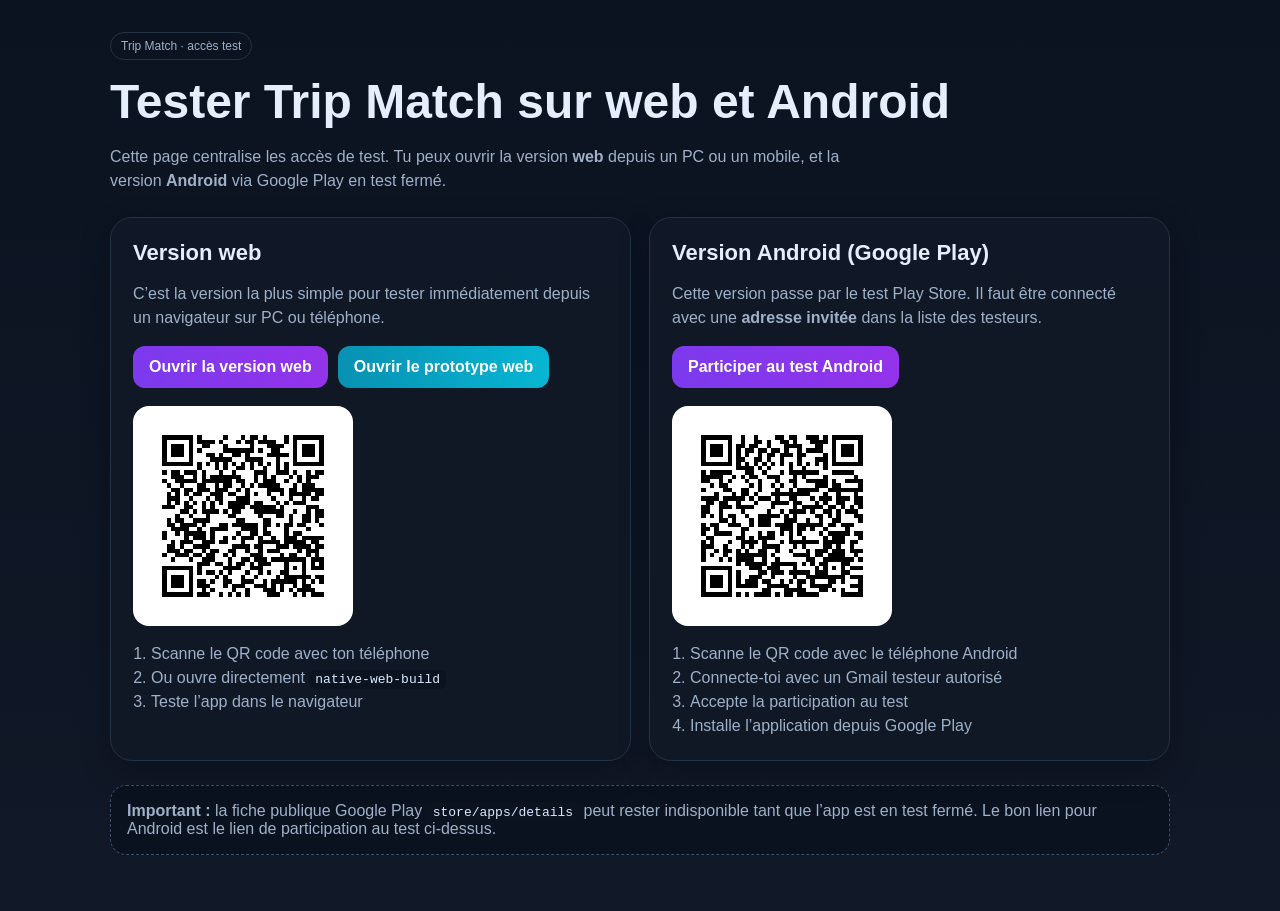
==== test-access.html @ c96afb96 "Add web/android test access page" ====
<!doctype html>
<html lang="fr">
<head>
  <meta charset="utf-8">
  <meta name="viewport" content="width=device-width, initial-scale=1">
  <title>Trip Match - Accès test</title>
  <style>
    :root{color-scheme:dark;--bg:#0f172a;--card:#111827;--line:#243244;--text:#e5eefc;--muted:#9fb0c9;--accent:#7c3aed;--accent2:#06b6d4}
    *{box-sizing:border-box} body{margin:0;font-family:Inter,Arial,sans-serif;background:linear-gradient(180deg,#0b1220,#111827);color:var(--text)}
    .wrap{max-width:1100px;margin:0 auto;padding:32px 20px 56px}.hero{margin-bottom:24px}.tag{display:inline-block;padding:6px 10px;border:1px solid var(--line);border-radius:999px;color:var(--muted);font-size:12px}
    h1{font-size:clamp(28px,5vw,48px);margin:14px 0 10px}.lead{color:var(--muted);max-width:760px;line-height:1.5}.grid{display:grid;grid-template-columns:repeat(auto-fit,minmax(300px,1fr));gap:18px;margin-top:24px}
    .card{background:rgba(17,24,39,.92);border:1px solid var(--line);border-radius:22px;padding:22px;box-shadow:0 10px 30px rgba(0,0,0,.25)}
    .card h2{margin:0 0 8px;font-size:22px}.card p,.card li{color:var(--muted);line-height:1.5}.btns{display:flex;flex-wrap:wrap;gap:10px;margin:16px 0 18px}
    .btn{display:inline-block;padding:12px 16px;border-radius:12px;text-decoration:none;color:white;font-weight:700}.primary{background:linear-gradient(90deg,var(--accent),#9333ea)}.secondary{background:linear-gradient(90deg,#0891b2,var(--accent2))}
    .qr{background:white;border-radius:16px;padding:12px;width:220px;max-width:100%}.steps{margin:12px 0 0;padding-left:18px}.notice{margin-top:24px;padding:16px;border:1px dashed #36506b;border-radius:16px;color:var(--muted);background:rgba(8,15,28,.6)}
    code{background:#0b1220;padding:2px 6px;border-radius:6px;color:#dbeafe}
  </style>
</head>
<body>
  <div class="wrap">
    <div class="hero">
      <span class="tag">Trip Match · accès test</span>
      <h1>Tester Trip Match sur web et Android</h1>
      <p class="lead">Cette page centralise les accès de test. Tu peux ouvrir la version <strong>web</strong> depuis un PC ou un mobile, et la version <strong>Android</strong> via Google Play en test fermé.</p>
    </div>

    <div class="grid">
      <section class="card">
        <h2>Version web</h2>
        <p>C’est la version la plus simple pour tester immédiatement depuis un navigateur sur PC ou téléphone.</p>
        <div class="btns">
          <a class="btn primary" href="./native-web-build/">Ouvrir la version web</a>
          <a class="btn secondary" href="./">Ouvrir le prototype web</a>
        </div>
        <img class="qr" src="./qr-tripmatch-web.svg" alt="QR code version web Trip Match">
        <ol class="steps">
          <li>Scanne le QR code avec ton téléphone</li>
          <li>Ou ouvre directement <code>native-web-build</code></li>
          <li>Teste l’app dans le navigateur</li>
        </ol>
      </section>

      <section class="card">
        <h2>Version Android (Google Play)</h2>
        <p>Cette version passe par le test Play Store. Il faut être connecté avec une <strong>adresse invitée</strong> dans la liste des testeurs.</p>
        <div class="btns">
          <a class="btn primary" href="https://play.google.com/apps/testing/com.flaviogoud.tripmatchmobile">Participer au test Android</a>
        </div>
        <img class="qr" src="./qr-tripmatch-android.svg" alt="QR code test Android Trip Match">
        <ol class="steps">
          <li>Scanne le QR code avec le téléphone Android</li>
          <li>Connecte-toi avec un Gmail testeur autorisé</li>
          <li>Accepte la participation au test</li>
          <li>Installe l’application depuis Google Play</li>
        </ol>
      </section>
    </div>

    <div class="notice">
      <strong>Important :</strong> la fiche publique Google Play <code>store/apps/details</code> peut rester indisponible tant que l’app est en test fermé. Le bon lien pour Android est le lien de participation au test ci-dessus.
    </div>
  </div>
</body>
</html>
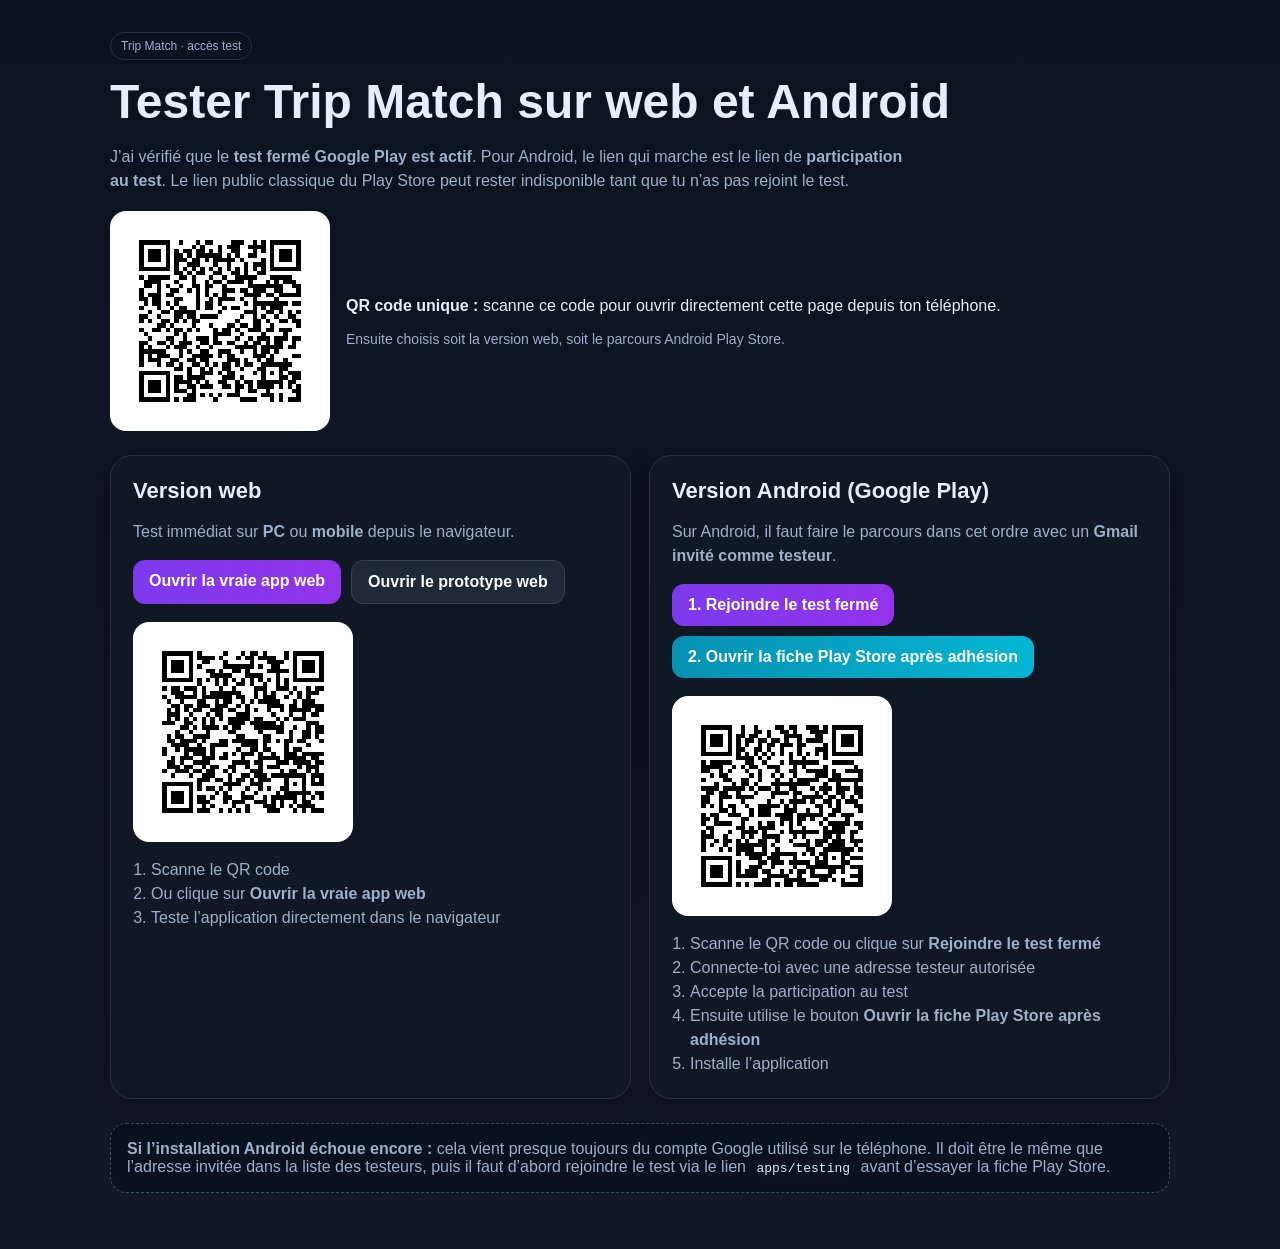
==== commit 54df5af3: "Add unified QR code and clarify Android test flow" ====
--- a/test-access.html
+++ b/test-access.html
@@ -8,12 +8,12 @@
     :root{color-scheme:dark;--bg:#0f172a;--card:#111827;--line:#243244;--text:#e5eefc;--muted:#9fb0c9;--accent:#7c3aed;--accent2:#06b6d4}
     *{box-sizing:border-box} body{margin:0;font-family:Inter,Arial,sans-serif;background:linear-gradient(180deg,#0b1220,#111827);color:var(--text)}
     .wrap{max-width:1100px;margin:0 auto;padding:32px 20px 56px}.hero{margin-bottom:24px}.tag{display:inline-block;padding:6px 10px;border:1px solid var(--line);border-radius:999px;color:var(--muted);font-size:12px}
-    h1{font-size:clamp(28px,5vw,48px);margin:14px 0 10px}.lead{color:var(--muted);max-width:760px;line-height:1.5}.grid{display:grid;grid-template-columns:repeat(auto-fit,minmax(300px,1fr));gap:18px;margin-top:24px}
+    h1{font-size:clamp(28px,5vw,48px);margin:14px 0 10px}.lead{color:var(--muted);max-width:800px;line-height:1.5}.grid{display:grid;grid-template-columns:repeat(auto-fit,minmax(300px,1fr));gap:18px;margin-top:24px}
     .card{background:rgba(17,24,39,.92);border:1px solid var(--line);border-radius:22px;padding:22px;box-shadow:0 10px 30px rgba(0,0,0,.25)}
-    .card h2{margin:0 0 8px;font-size:22px}.card p,.card li{color:var(--muted);line-height:1.5}.btns{display:flex;flex-wrap:wrap;gap:10px;margin:16px 0 18px}
-    .btn{display:inline-block;padding:12px 16px;border-radius:12px;text-decoration:none;color:white;font-weight:700}.primary{background:linear-gradient(90deg,var(--accent),#9333ea)}.secondary{background:linear-gradient(90deg,#0891b2,var(--accent2))}
+    .card h2{margin:0 0 8px;font-size:22px}.card p,.card li{color:var(--muted);line-height:1.5}.btns{display:flex;flex-wrap:wrap;gap:10px;margin:16px 0 18px}.btns.col{flex-direction:column;align-items:flex-start}
+    .btn{display:inline-block;padding:12px 16px;border-radius:12px;text-decoration:none;color:white;font-weight:700}.primary{background:linear-gradient(90deg,var(--accent),#9333ea)}.secondary{background:linear-gradient(90deg,#0891b2,var(--accent2))}.ghost{background:#1f2937;border:1px solid #344255}
     .qr{background:white;border-radius:16px;padding:12px;width:220px;max-width:100%}.steps{margin:12px 0 0;padding-left:18px}.notice{margin-top:24px;padding:16px;border:1px dashed #36506b;border-radius:16px;color:var(--muted);background:rgba(8,15,28,.6)}
-    code{background:#0b1220;padding:2px 6px;border-radius:6px;color:#dbeafe}
+    code{background:#0b1220;padding:2px 6px;border-radius:6px;color:#dbeafe}.topqr{display:flex;gap:16px;align-items:center;flex-wrap:wrap;margin-top:18px}.small{font-size:14px;color:var(--muted)}
   </style>
 </head>
 <body>
@@ -21,43 +21,52 @@
     <div class="hero">
       <span class="tag">Trip Match · accès test</span>
       <h1>Tester Trip Match sur web et Android</h1>
-      <p class="lead">Cette page centralise les accès de test. Tu peux ouvrir la version <strong>web</strong> depuis un PC ou un mobile, et la version <strong>Android</strong> via Google Play en test fermé.</p>
+      <p class="lead">J’ai vérifié que le <strong>test fermé Google Play est actif</strong>. Pour Android, le lien qui marche est le lien de <strong>participation au test</strong>. Le lien public classique du Play Store peut rester indisponible tant que tu n’as pas rejoint le test.</p>
+      <div class="topqr">
+        <img class="qr" src="./qr-tripmatch-access.svg" alt="QR code page d'accès Trip Match">
+        <div>
+          <p><strong>QR code unique :</strong> scanne ce code pour ouvrir directement cette page depuis ton téléphone.</p>
+          <p class="small">Ensuite choisis soit la version web, soit le parcours Android Play Store.</p>
+        </div>
+      </div>
     </div>
 
     <div class="grid">
       <section class="card">
         <h2>Version web</h2>
-        <p>C’est la version la plus simple pour tester immédiatement depuis un navigateur sur PC ou téléphone.</p>
+        <p>Test immédiat sur <strong>PC</strong> ou <strong>mobile</strong> depuis le navigateur.</p>
         <div class="btns">
-          <a class="btn primary" href="./native-web-build/">Ouvrir la version web</a>
-          <a class="btn secondary" href="./">Ouvrir le prototype web</a>
+          <a class="btn primary" href="./native-web-build/">Ouvrir la vraie app web</a>
+          <a class="btn ghost" href="./">Ouvrir le prototype web</a>
         </div>
         <img class="qr" src="./qr-tripmatch-web.svg" alt="QR code version web Trip Match">
         <ol class="steps">
-          <li>Scanne le QR code avec ton téléphone</li>
-          <li>Ou ouvre directement <code>native-web-build</code></li>
-          <li>Teste l’app dans le navigateur</li>
+          <li>Scanne le QR code</li>
+          <li>Ou clique sur <strong>Ouvrir la vraie app web</strong></li>
+          <li>Teste l’application directement dans le navigateur</li>
         </ol>
       </section>
 
       <section class="card">
         <h2>Version Android (Google Play)</h2>
-        <p>Cette version passe par le test Play Store. Il faut être connecté avec une <strong>adresse invitée</strong> dans la liste des testeurs.</p>
-        <div class="btns">
-          <a class="btn primary" href="https://play.google.com/apps/testing/com.flaviogoud.tripmatchmobile">Participer au test Android</a>
+        <p>Sur Android, il faut faire le parcours dans cet ordre avec un <strong>Gmail invité comme testeur</strong>.</p>
+        <div class="btns col">
+          <a class="btn primary" href="https://play.google.com/apps/testing/com.flaviogoud.tripmatchmobile">1. Rejoindre le test fermé</a>
+          <a class="btn secondary" href="https://play.google.com/store/apps/details?id=com.flaviogoud.tripmatchmobile">2. Ouvrir la fiche Play Store après adhésion</a>
         </div>
         <img class="qr" src="./qr-tripmatch-android.svg" alt="QR code test Android Trip Match">
         <ol class="steps">
-          <li>Scanne le QR code avec le téléphone Android</li>
-          <li>Connecte-toi avec un Gmail testeur autorisé</li>
+          <li>Scanne le QR code ou clique sur <strong>Rejoindre le test fermé</strong></li>
+          <li>Connecte-toi avec une adresse testeur autorisée</li>
           <li>Accepte la participation au test</li>
-          <li>Installe l’application depuis Google Play</li>
+          <li>Ensuite utilise le bouton <strong>Ouvrir la fiche Play Store après adhésion</strong></li>
+          <li>Installe l’application</li>
         </ol>
       </section>
     </div>
 
     <div class="notice">
-      <strong>Important :</strong> la fiche publique Google Play <code>store/apps/details</code> peut rester indisponible tant que l’app est en test fermé. Le bon lien pour Android est le lien de participation au test ci-dessus.
+      <strong>Si l’installation Android échoue encore :</strong> cela vient presque toujours du compte Google utilisé sur le téléphone. Il doit être le même que l’adresse invitée dans la liste des testeurs, puis il faut d’abord rejoindre le test via le lien <code>apps/testing</code> avant d’essayer la fiche Play Store.
     </div>
   </div>
 </body>
